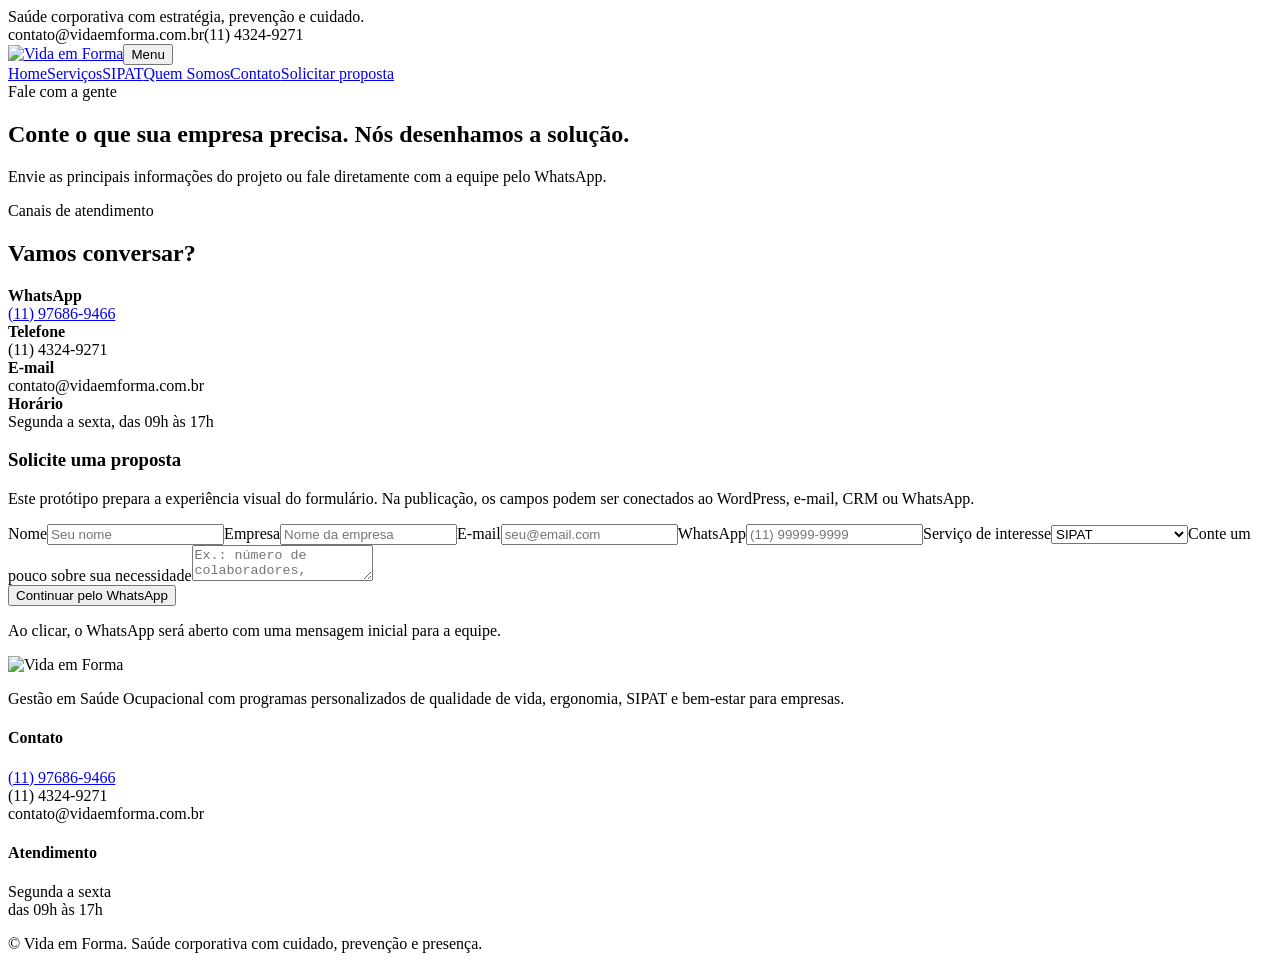
==== contato.html @ 84b09868 "Add files via upload" ====
<!doctype html><html lang="pt-BR"><head><meta charset="utf-8"><meta name="viewport" content="width=device-width,initial-scale=1"><title>Contato | Vida em Forma</title><meta name="description" content="Fale com a Vida em Forma e solicite uma proposta personalizada de saúde ocupacional, ergonomia, SIPAT ou bem-estar corporativo."><link rel="stylesheet" href="assets/styles.css"></head><body><div class="topbar"><div class="wrap"><span>Saúde corporativa com estratégia, prevenção e cuidado.</span><div class="mini"><span>contato@vidaemforma.com.br</span><span>(11) 4324-9271</span></div></div></div><header><div class="wrap"><nav><a class="brand" href="index.html"><img src="assets/logo.png" alt="Vida em Forma"></a><button class="menuBtn" aria-label="Abrir menu">Menu</button><div class="navlinks"><a class="" href="index.html">Home</a><a class="" href="servicos.html">Serviços</a><a class="" href="sipat.html">SIPAT</a><a class="" href="quem-somos.html">Quem Somos</a><a class="active" href="contato.html">Contato</a><a class="btn primary" href="https://wa.me/5511976869466" target="_blank">Solicitar proposta</a></div></nav></div></header><main><section class="page-hero"><div class="wrap"><span class="eyebrow">Fale com a gente</span><h1>Conte o que sua empresa precisa. <span>Nós desenhamos a solução.</span></h1><p class="lead">Envie as principais informações do projeto ou fale diretamente com a equipe pelo WhatsApp.</p></div></section>
<section class="section"><div class="wrap contact-grid"><div class="contact-card"><span class="kicker">Canais de atendimento</span><h2>Vamos conversar?</h2><div class="contact-lines"><div class="contact-line"><b>WhatsApp</b><br><a href="https://wa.me/5511976869466" target="_blank">(11) 97686-9466</a></div><div class="contact-line"><b>Telefone</b><br>(11) 4324-9271</div><div class="contact-line"><b>E-mail</b><br>contato@vidaemforma.com.br</div><div class="contact-line"><b>Horário</b><br>Segunda a sexta, das 09h às 17h</div></div></div><div class="contact-card"><h3>Solicite uma proposta</h3><p class="muted">Este protótipo prepara a experiência visual do formulário. Na publicação, os campos podem ser conectados ao WordPress, e-mail, CRM ou WhatsApp.</p><form class="form" onsubmit="event.preventDefault();window.open('https://wa.me/5511976869466?text='+encodeURIComponent('Olá! Gostaria de solicitar uma proposta para a minha empresa.'),'_blank')"><label>Nome<input required placeholder="Seu nome"></label><label>Empresa<input required placeholder="Nome da empresa"></label><label>E-mail<input type="email" required placeholder="seu@email.com"></label><label>WhatsApp<input required placeholder="(11) 99999-9999"></label><label class="full">Serviço de interesse<select><option>SIPAT</option><option>Ergonomia / NR-17</option><option>Ginástica Laboral</option><option>Quick Massage</option><option>Palestras</option><option>Outro</option></select></label><label class="full">Conte um pouco sobre sua necessidade<textarea placeholder="Ex.: número de colaboradores, cidade, período desejado e objetivo da ação"></textarea></label><div class="full"><button class="btn primary" type="submit">Continuar pelo WhatsApp</button><p class="note">Ao clicar, o WhatsApp será aberto com uma mensagem inicial para a equipe.</p></div></form></div></div></section></main><footer><div class="wrap"><div class="foot"><div><img src="assets/logo.png" alt="Vida em Forma"><p>Gestão em Saúde Ocupacional com programas personalizados de qualidade de vida, ergonomia, SIPAT e bem-estar para empresas.</p></div><div><h4>Contato</h4><p><a href="https://wa.me/5511976869466">(11) 97686-9466</a><br>(11) 4324-9271<br>contato@vidaemforma.com.br</p></div><div><h4>Atendimento</h4><p>Segunda a sexta<br>das 09h às 17h</p></div></div><div class="copyright">© Vida em Forma. Saúde corporativa com cuidado, prevenção e presença.</div></div></footer><script src="assets/site.js"></script></body></html>
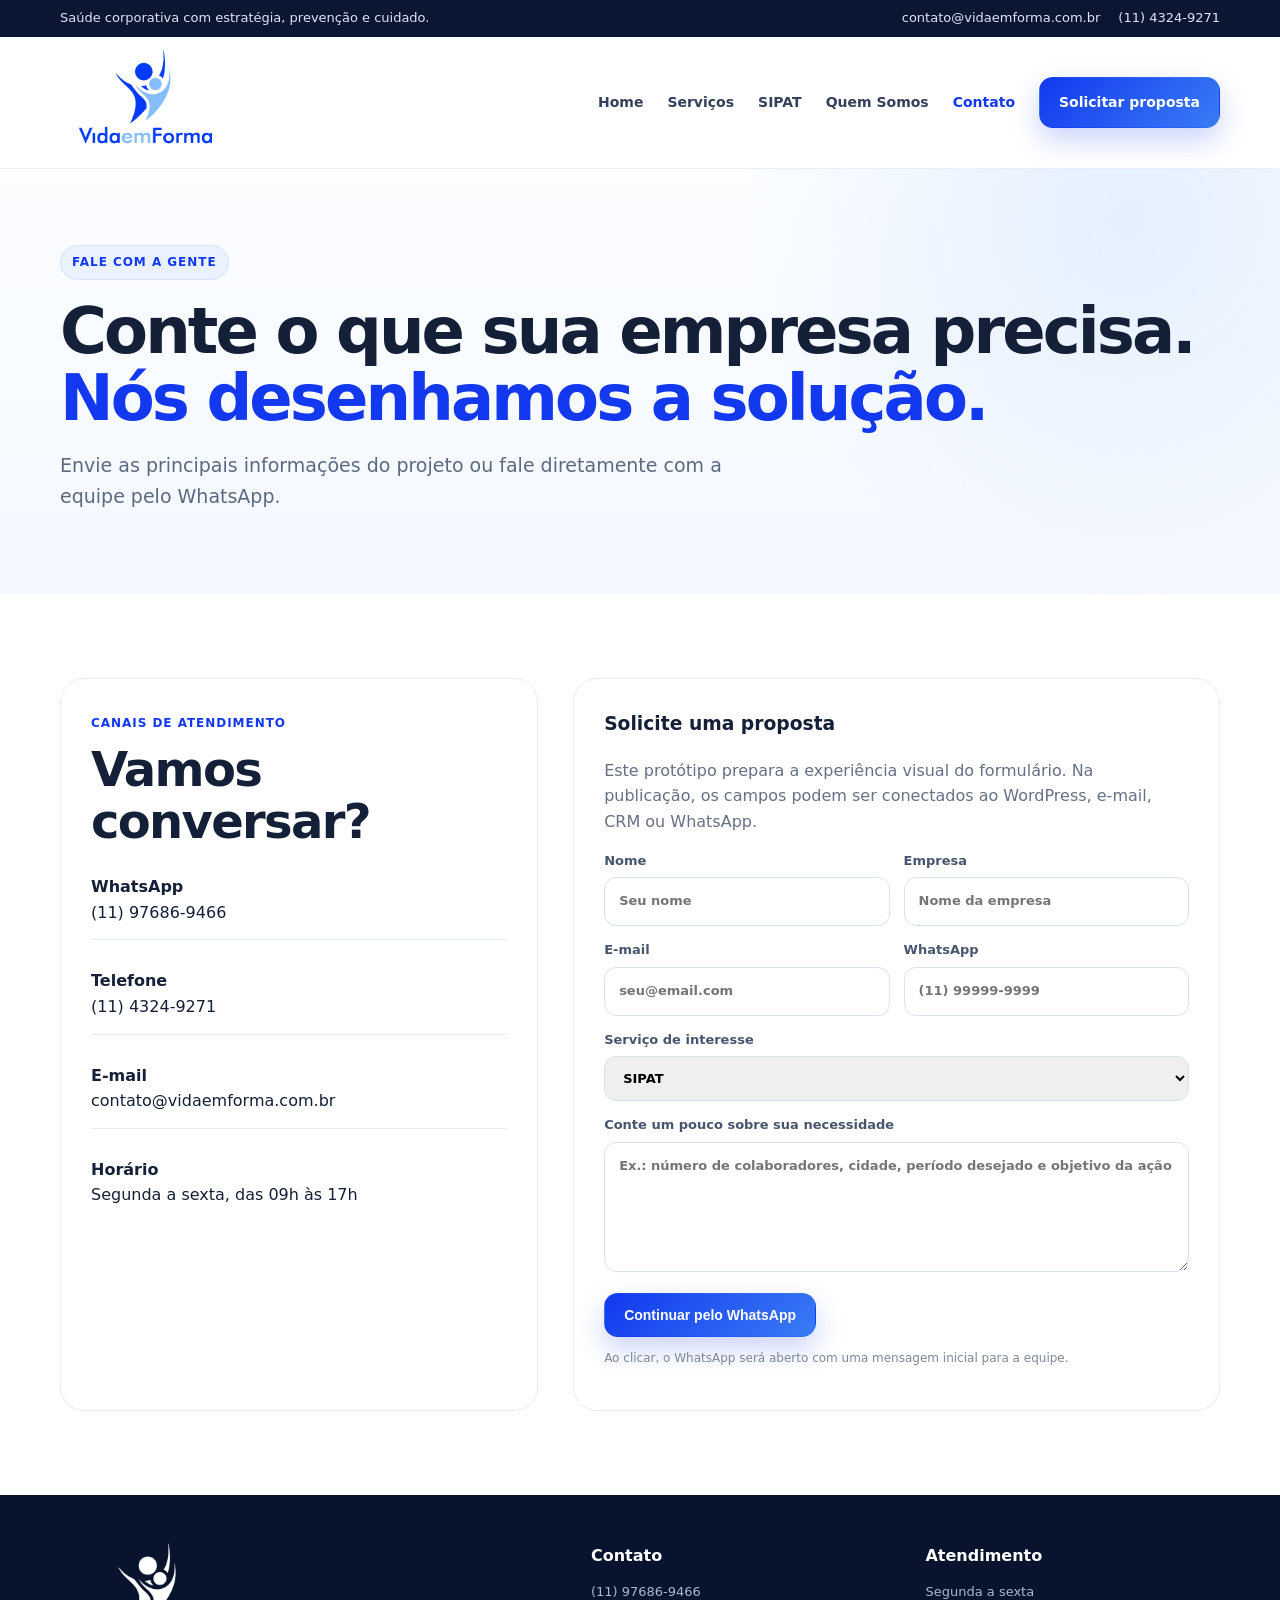
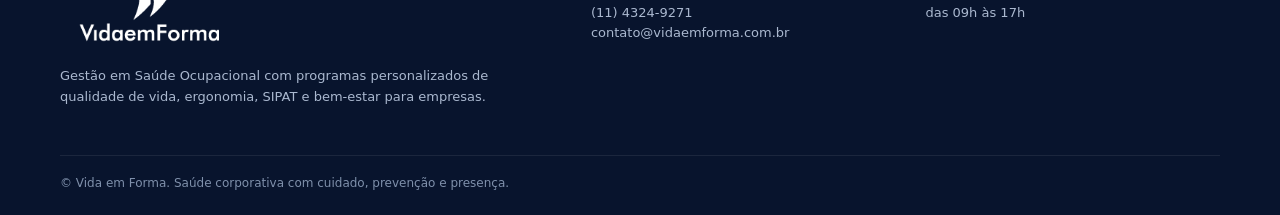
==== commit d93eaaac: "Add files via upload" ====
--- a/contato.html
+++ b/contato.html
@@ -1,2 +1,2 @@
-<!doctype html><html lang="pt-BR"><head><meta charset="utf-8"><meta name="viewport" content="width=device-width,initial-scale=1"><title>Contato | Vida em Forma</title><meta name="description" content="Fale com a Vida em Forma e solicite uma proposta personalizada de saúde ocupacional, ergonomia, SIPAT ou bem-estar corporativo."><link rel="stylesheet" href="assets/styles.css"></head><body><div class="topbar"><div class="wrap"><span>Saúde corporativa com estratégia, prevenção e cuidado.</span><div class="mini"><span>contato@vidaemforma.com.br</span><span>(11) 4324-9271</span></div></div></div><header><div class="wrap"><nav><a class="brand" href="index.html"><img src="assets/logo.png" alt="Vida em Forma"></a><button class="menuBtn" aria-label="Abrir menu">Menu</button><div class="navlinks"><a class="" href="index.html">Home</a><a class="" href="servicos.html">Serviços</a><a class="" href="sipat.html">SIPAT</a><a class="" href="quem-somos.html">Quem Somos</a><a class="active" href="contato.html">Contato</a><a class="btn primary" href="https://wa.me/5511976869466" target="_blank">Solicitar proposta</a></div></nav></div></header><main><section class="page-hero"><div class="wrap"><span class="eyebrow">Fale com a gente</span><h1>Conte o que sua empresa precisa. <span>Nós desenhamos a solução.</span></h1><p class="lead">Envie as principais informações do projeto ou fale diretamente com a equipe pelo WhatsApp.</p></div></section>
-<section class="section"><div class="wrap contact-grid"><div class="contact-card"><span class="kicker">Canais de atendimento</span><h2>Vamos conversar?</h2><div class="contact-lines"><div class="contact-line"><b>WhatsApp</b><br><a href="https://wa.me/5511976869466" target="_blank">(11) 97686-9466</a></div><div class="contact-line"><b>Telefone</b><br>(11) 4324-9271</div><div class="contact-line"><b>E-mail</b><br>contato@vidaemforma.com.br</div><div class="contact-line"><b>Horário</b><br>Segunda a sexta, das 09h às 17h</div></div></div><div class="contact-card"><h3>Solicite uma proposta</h3><p class="muted">Este protótipo prepara a experiência visual do formulário. Na publicação, os campos podem ser conectados ao WordPress, e-mail, CRM ou WhatsApp.</p><form class="form" onsubmit="event.preventDefault();window.open('https://wa.me/5511976869466?text='+encodeURIComponent('Olá! Gostaria de solicitar uma proposta para a minha empresa.'),'_blank')"><label>Nome<input required placeholder="Seu nome"></label><label>Empresa<input required placeholder="Nome da empresa"></label><label>E-mail<input type="email" required placeholder="seu@email.com"></label><label>WhatsApp<input required placeholder="(11) 99999-9999"></label><label class="full">Serviço de interesse<select><option>SIPAT</option><option>Ergonomia / NR-17</option><option>Ginástica Laboral</option><option>Quick Massage</option><option>Palestras</option><option>Outro</option></select></label><label class="full">Conte um pouco sobre sua necessidade<textarea placeholder="Ex.: número de colaboradores, cidade, período desejado e objetivo da ação"></textarea></label><div class="full"><button class="btn primary" type="submit">Continuar pelo WhatsApp</button><p class="note">Ao clicar, o WhatsApp será aberto com uma mensagem inicial para a equipe.</p></div></form></div></div></section></main><footer><div class="wrap"><div class="foot"><div><img src="assets/logo.png" alt="Vida em Forma"><p>Gestão em Saúde Ocupacional com programas personalizados de qualidade de vida, ergonomia, SIPAT e bem-estar para empresas.</p></div><div><h4>Contato</h4><p><a href="https://wa.me/5511976869466">(11) 97686-9466</a><br>(11) 4324-9271<br>contato@vidaemforma.com.br</p></div><div><h4>Atendimento</h4><p>Segunda a sexta<br>das 09h às 17h</p></div></div><div class="copyright">© Vida em Forma. Saúde corporativa com cuidado, prevenção e presença.</div></div></footer><script src="assets/site.js"></script></body></html>+<!doctype html><html lang="pt-BR"><head><meta charset="utf-8"><meta name="viewport" content="width=device-width,initial-scale=1"><title>Contato | Vida em Forma</title><meta name="description" content="Fale com a Vida em Forma e solicite uma proposta personalizada de saúde ocupacional, ergonomia, SIPAT ou bem-estar corporativo."><link rel="stylesheet" href="styles.css"></head><body><div class="topbar"><div class="wrap"><span>Saúde corporativa com estratégia, prevenção e cuidado.</span><div class="mini"><span>contato@vidaemforma.com.br</span><span>(11) 4324-9271</span></div></div></div><header><div class="wrap"><nav><a class="brand" href="index.html"><img src="logo.png" alt="Vida em Forma"></a><button class="menuBtn" aria-label="Abrir menu">Menu</button><div class="navlinks"><a class="" href="index.html">Home</a><a class="" href="servicos.html">Serviços</a><a class="" href="sipat.html">SIPAT</a><a class="" href="quem-somos.html">Quem Somos</a><a class="active" href="contato.html">Contato</a><a class="btn primary" href="https://wa.me/5511976869466" target="_blank">Solicitar proposta</a></div></nav></div></header><main><section class="page-hero"><div class="wrap"><span class="eyebrow">Fale com a gente</span><h1>Conte o que sua empresa precisa. <span>Nós desenhamos a solução.</span></h1><p class="lead">Envie as principais informações do projeto ou fale diretamente com a equipe pelo WhatsApp.</p></div></section>
+<section class="section"><div class="wrap contact-grid"><div class="contact-card"><span class="kicker">Canais de atendimento</span><h2>Vamos conversar?</h2><div class="contact-lines"><div class="contact-line"><b>WhatsApp</b><br><a href="https://wa.me/5511976869466" target="_blank">(11) 97686-9466</a></div><div class="contact-line"><b>Telefone</b><br>(11) 4324-9271</div><div class="contact-line"><b>E-mail</b><br>contato@vidaemforma.com.br</div><div class="contact-line"><b>Horário</b><br>Segunda a sexta, das 09h às 17h</div></div></div><div class="contact-card"><h3>Solicite uma proposta</h3><p class="muted">Este protótipo prepara a experiência visual do formulário. Na publicação, os campos podem ser conectados ao WordPress, e-mail, CRM ou WhatsApp.</p><form class="form" onsubmit="event.preventDefault();window.open('https://wa.me/5511976869466?text='+encodeURIComponent('Olá! Gostaria de solicitar uma proposta para a minha empresa.'),'_blank')"><label>Nome<input required placeholder="Seu nome"></label><label>Empresa<input required placeholder="Nome da empresa"></label><label>E-mail<input type="email" required placeholder="seu@email.com"></label><label>WhatsApp<input required placeholder="(11) 99999-9999"></label><label class="full">Serviço de interesse<select><option>SIPAT</option><option>Ergonomia / NR-17</option><option>Ginástica Laboral</option><option>Quick Massage</option><option>Palestras</option><option>Outro</option></select></label><label class="full">Conte um pouco sobre sua necessidade<textarea placeholder="Ex.: número de colaboradores, cidade, período desejado e objetivo da ação"></textarea></label><div class="full"><button class="btn primary" type="submit">Continuar pelo WhatsApp</button><p class="note">Ao clicar, o WhatsApp será aberto com uma mensagem inicial para a equipe.</p></div></form></div></div></section></main><footer><div class="wrap"><div class="foot"><div><img src="logo.png" alt="Vida em Forma"><p>Gestão em Saúde Ocupacional com programas personalizados de qualidade de vida, ergonomia, SIPAT e bem-estar para empresas.</p></div><div><h4>Contato</h4><p><a href="https://wa.me/5511976869466">(11) 97686-9466</a><br>(11) 4324-9271<br>contato@vidaemforma.com.br</p></div><div><h4>Atendimento</h4><p>Segunda a sexta<br>das 09h às 17h</p></div></div><div class="copyright">© Vida em Forma. Saúde corporativa com cuidado, prevenção e presença.</div></div></footer><script src="site.js"></script></body></html>
--- a/styles.css
+++ b/styles.css
@@ -0,0 +1,5 @@
+
+:root{--navy:#0b1732;--blue:#1239ef;--blue2:#397cf5;--ink:#142038;--muted:#667085;--line:#e6edf7;--soft:#f6f9ff;--green:#18a86f;--shadow:0 20px 60px rgba(24,54,110,.12)}
+*{box-sizing:border-box}html{scroll-behavior:smooth}body{margin:0;font-family:Inter,ui-sans-serif,system-ui,-apple-system,BlinkMacSystemFont,"Segoe UI",sans-serif;color:var(--ink);line-height:1.6;background:#fff}a{text-decoration:none;color:inherit}img{max-width:100%;display:block}.wrap{width:min(1160px,92vw);margin:auto}.topbar{background:var(--navy);color:#dce5f6;font-size:13px}.topbar .wrap{display:flex;justify-content:space-between;align-items:center;padding:8px 0;gap:20px}.topbar .mini{display:flex;gap:18px;flex-wrap:wrap}header{position:sticky;top:0;z-index:50;background:rgba(255,255,255,.95);backdrop-filter:blur(12px);border-bottom:1px solid rgba(230,237,247,.92)}nav{display:flex;align-items:center;justify-content:space-between;gap:28px;padding:13px 0}.brand img{width:170px}.navlinks{display:flex;gap:24px;align-items:center;font-size:14px;font-weight:700;color:#33415c}.navlinks a:hover,.navlinks a.active{color:var(--blue)}.btn{display:inline-flex;align-items:center;justify-content:center;gap:8px;padding:13px 19px;border-radius:14px;font-weight:800;font-size:14px;border:1px solid transparent;transition:.2s ease}.btn.primary{background:linear-gradient(135deg,var(--blue),var(--blue2));color:#fff;box-shadow:0 12px 28px rgba(18,57,239,.22)}.btn.primary:hover{transform:translateY(-2px)}.btn.ghost{border-color:#d9e3f2;background:#fff;color:#27405f}.menuBtn{display:none;border:1px solid #dce5f4;background:#fff;border-radius:12px;padding:10px 12px;font-weight:800}.page-hero{padding:76px 0 64px;background:radial-gradient(circle at 88% 12%,#e4efff 0,transparent 32%),linear-gradient(180deg,#fbfdff,#f4f8ff)}.hero-grid{display:grid;grid-template-columns:1.05fr .95fr;gap:54px;align-items:center}.hero-image{height:480px;width:100%;object-fit:cover;border-radius:28px;box-shadow:var(--shadow)}.eyebrow,.kicker{color:var(--blue);font-weight:850;text-transform:uppercase;letter-spacing:.08em;font-size:12px}.eyebrow{display:inline-flex;padding:7px 11px;border:1px solid #d4e3ff;background:#eaf2ff;border-radius:999px}.page-hero h1{font-size:clamp(42px,5vw,66px);line-height:1.04;letter-spacing:-.045em;margin:18px 0}.page-hero h1 span{color:var(--blue)}.lead{font-size:19px;color:#5c6a80;max-width:680px}.actions{display:flex;gap:12px;flex-wrap:wrap;margin-top:26px}.proof{display:flex;gap:18px;flex-wrap:wrap;margin-top:25px;color:#526176;font-size:13px}.proof b{color:#1c2b44}.section{padding:84px 0}.section.soft{background:var(--soft)}.section.dark{background:var(--navy);color:#fff}.section.dark .muted{color:#bcc9de}.section-head{max-width:760px;margin-bottom:34px}.section-head.center{text-align:center;margin-left:auto;margin-right:auto}.section h2{font-size:clamp(31px,4vw,48px);line-height:1.1;letter-spacing:-.035em;margin:8px 0 12px}.muted{color:var(--muted)}.cards{display:grid;grid-template-columns:repeat(3,1fr);gap:18px}.card{border:1px solid var(--line);border-radius:22px;padding:25px;background:#fff;box-shadow:0 8px 28px rgba(28,59,112,.05)}.card .icon{width:48px;height:48px;display:grid;place-items:center;border-radius:14px;background:#eaf2ff;color:var(--blue);font-size:22px;margin-bottom:18px}.card h3{margin:0 0 9px;font-size:19px}.card p{margin:0;color:#69768b;font-size:14px}.card .link{display:inline-block;margin-top:17px;color:var(--blue);font-weight:800;font-size:13px}.split{display:grid;grid-template-columns:1fr 1fr;gap:52px;align-items:center}.split img{height:500px;width:100%;object-fit:cover;border-radius:26px}.list{display:grid;gap:13px;margin-top:22px}.item{display:grid;grid-template-columns:42px 1fr;gap:13px;padding:15px;border-radius:16px;background:#fff;border:1px solid var(--line)}.item .check{width:42px;height:42px;border-radius:12px;background:#e9f8f2;color:var(--green);display:grid;place-items:center;font-weight:900}.item b{display:block}.item span{font-size:14px;color:#69768b}.dark .item{background:rgba(255,255,255,.06);border-color:rgba(255,255,255,.1)}.dark .item span{color:#c3cee0}.stats{display:grid;grid-template-columns:repeat(3,1fr);gap:16px;margin-top:28px}.stat{padding:22px;border-radius:18px;background:#fff;border:1px solid var(--line)}.stat strong{font-size:28px;color:var(--blue);display:block}.stat span{font-size:13px;color:#6d798d}.process{display:grid;grid-template-columns:repeat(4,1fr);gap:15px}.step{padding:22px;border:1px solid var(--line);border-radius:20px;background:#fff}.step .n{width:36px;height:36px;border-radius:50%;display:grid;place-items:center;background:var(--blue);color:#fff;font-weight:900;margin-bottom:14px}.step h3{font-size:17px;margin:0 0 6px}.step p{font-size:14px;color:#69768b;margin:0}.leaders{display:grid;grid-template-columns:1fr 1fr;gap:20px}.leader{display:grid;grid-template-columns:110px 1fr;gap:20px;align-items:center;padding:22px;border:1px solid var(--line);border-radius:22px;background:#fff}.leader img{width:110px;height:110px;border-radius:50%;object-fit:cover}.leader h3{margin:0 0 5px}.leader p{font-size:14px;color:#69768b;margin:0}.cta{padding:66px 0}.cta-box{background:linear-gradient(135deg,#1239ef,#2e7cf3);color:#fff;border-radius:30px;padding:48px;display:flex;justify-content:space-between;align-items:center;gap:32px;box-shadow:0 24px 60px rgba(18,57,239,.23)}.cta-box h2{margin:0 0 8px;font-size:clamp(30px,4vw,46px);line-height:1.08}.cta-box p{margin:0;color:#dce8ff;max-width:650px}.cta-box .btn{background:#fff;color:#173dbb;white-space:nowrap}.contact-grid{display:grid;grid-template-columns:.85fr 1.15fr;gap:35px}.contact-card{padding:30px;border:1px solid var(--line);border-radius:24px;background:#fff}.contact-card h3{margin-top:0}.contact-lines{display:grid;gap:14px}.contact-line{padding:14px 0;border-bottom:1px solid var(--line)}.contact-line:last-child{border-bottom:0}.form{display:grid;grid-template-columns:1fr 1fr;gap:14px}.form label{font-size:13px;font-weight:800;color:#47566e}.form input,.form select,.form textarea{width:100%;margin-top:6px;padding:13px 14px;border-radius:12px;border:1px solid #d8e2f0;font:inherit}.form .full{grid-column:1/-1}.form textarea{min-height:130px;resize:vertical}.note{font-size:12px;color:#7b8799}.client-grid{display:grid;grid-template-columns:repeat(4,1fr);gap:12px}.client{height:68px;display:flex;align-items:center;justify-content:center;border:1px solid var(--line);border-radius:14px;background:#fff;font-weight:850;color:#526177;font-size:13px}footer{background:#08142d;color:#c4cee0;padding:48px 0 22px}.foot{display:grid;grid-template-columns:1.25fr .75fr .75fr;gap:40px}.foot img{width:178px;filter:brightness(0) invert(1)}footer h4{color:#fff;margin:0 0 10px}footer p,footer a{font-size:13px;color:#aab8cf}.copyright{border-top:1px solid rgba(255,255,255,.08);margin-top:34px;padding-top:18px;font-size:12px;color:#7f90ab}
+@media(max-width:920px){.navlinks{display:none}.menuBtn{display:block}.navlinks.open{position:absolute;display:grid;left:4vw;right:4vw;top:70px;background:#fff;border:1px solid var(--line);border-radius:18px;padding:18px;box-shadow:var(--shadow)}.hero-grid,.split,.contact-grid{grid-template-columns:1fr}.hero-image,.split img{height:390px}.cards{grid-template-columns:1fr 1fr}.process{grid-template-columns:1fr 1fr}.leaders{grid-template-columns:1fr}.cta-box{flex-direction:column;align-items:flex-start}.client-grid{grid-template-columns:repeat(2,1fr)}}
+@media(max-width:600px){.topbar .wrap{justify-content:center}.topbar .mini span:first-child{display:none}.brand img{width:150px}.page-hero{padding:42px 0 52px}.page-hero h1{font-size:42px}.lead{font-size:17px}.hero-image{height:320px}.section{padding:62px 0}.cards,.process,.stats,.form{grid-template-columns:1fr}.form .full{grid-column:auto}.leader{grid-template-columns:78px 1fr}.leader img{width:78px;height:78px}.cta-box{padding:32px 24px}.foot{grid-template-columns:1fr}.client-grid{grid-template-columns:1fr 1fr}}
